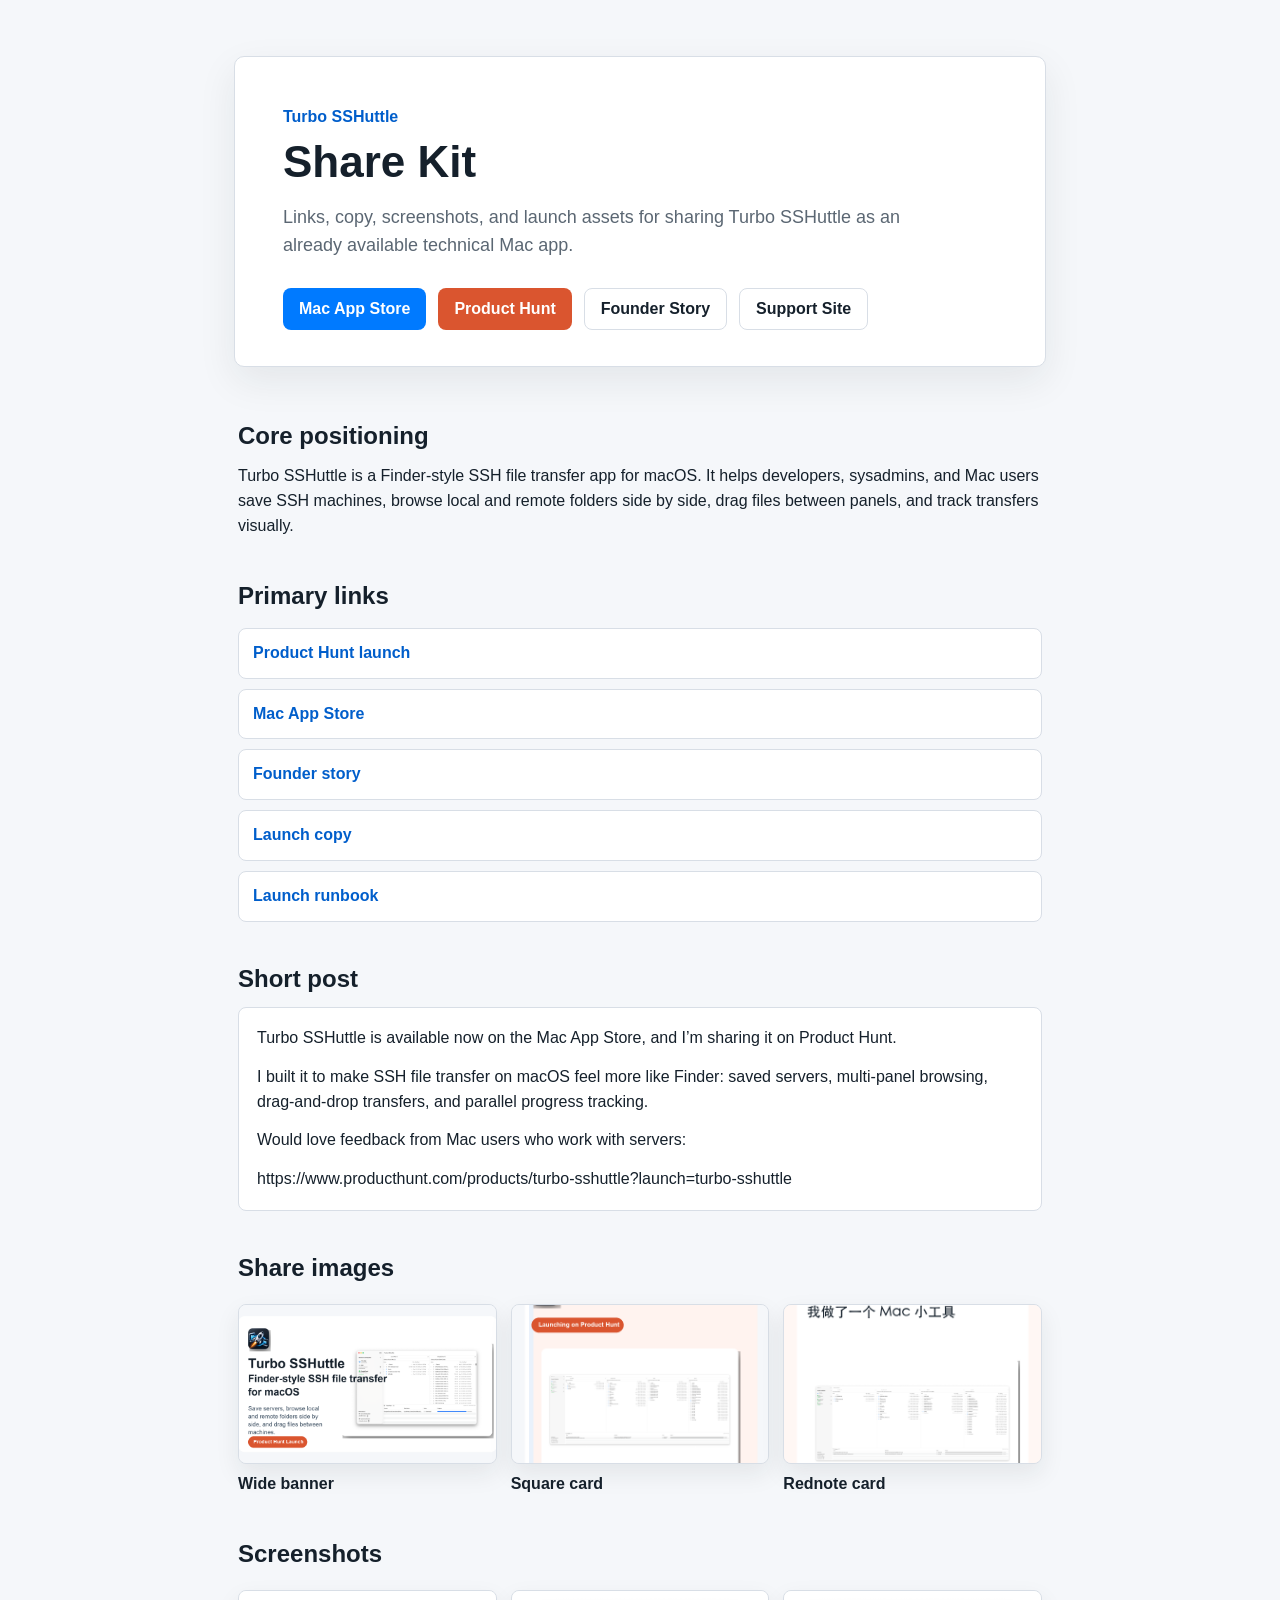
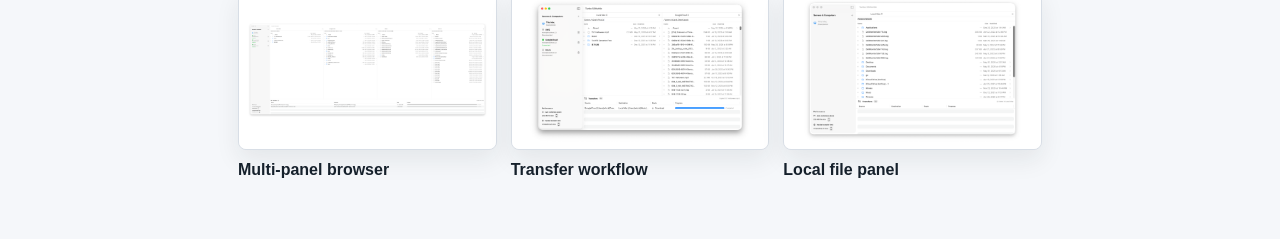
==== share-kit.html @ 9017ac52 "Add Turbo SSHuttle share kit" ====
<!doctype html>
<html lang="en">
<head>
  <meta charset="utf-8">
  <meta name="viewport" content="width=device-width, initial-scale=1">
  <title>Turbo SSHuttle Share Kit</title>
  <meta name="description" content="Links, copy, screenshots, and launch assets for sharing Turbo SSHuttle, a Finder-style SSH file transfer app for macOS.">
  <link rel="canonical" href="https://williamlock.github.io/Turbo-SSHuttle-Support/share-kit.html">
  <meta property="og:type" content="website">
  <meta property="og:title" content="Turbo SSHuttle Share Kit">
  <meta property="og:description" content="Share copy, links, screenshots, and launch assets for Turbo SSHuttle on macOS.">
  <meta property="og:url" content="https://williamlock.github.io/Turbo-SSHuttle-Support/share-kit.html">
  <meta property="og:image" content="https://williamlock.github.io/Turbo-SSHuttle-Support/assets/turbo-sshuttle-social.png">
  <meta property="og:image:width" content="1200">
  <meta property="og:image:height" content="630">
  <meta name="twitter:card" content="summary_large_image">
  <meta name="twitter:title" content="Turbo SSHuttle Share Kit">
  <meta name="twitter:description" content="Share copy, links, screenshots, and launch assets for Turbo SSHuttle on macOS.">
  <meta name="twitter:image" content="https://williamlock.github.io/Turbo-SSHuttle-Support/assets/turbo-sshuttle-social.png">
  <link rel="stylesheet" href="styles.css">
</head>
<body>
  <main class="page story-page">
    <section class="hero compact">
      <p class="eyebrow">Turbo SSHuttle</p>
      <h1>Share Kit</h1>
      <p class="lede">Links, copy, screenshots, and launch assets for sharing Turbo SSHuttle as an already available technical Mac app.</p>
      <div class="actions">
        <a class="button" href="https://apps.apple.com/sg/app/turbo-sshuttle/id6775314412?mt=12">Mac App Store</a>
        <a class="button launch" href="https://www.producthunt.com/products/turbo-sshuttle?launch=turbo-sshuttle">Product Hunt</a>
        <a class="button secondary" href="technical-story.html">Founder Story</a>
        <a class="button secondary" href="index.html">Support Site</a>
      </div>
    </section>

    <section class="content">
      <h2>Core positioning</h2>
      <p>Turbo SSHuttle is a Finder-style SSH file transfer app for macOS. It helps developers, sysadmins, and Mac users save SSH machines, browse local and remote folders side by side, drag files between panels, and track transfers visually.</p>

      <h2>Primary links</h2>
      <div class="link-list">
        <a href="https://www.producthunt.com/products/turbo-sshuttle?launch=turbo-sshuttle">Product Hunt launch</a>
        <a href="https://apps.apple.com/sg/app/turbo-sshuttle/id6775314412?mt=12">Mac App Store</a>
        <a href="https://williamlock.github.io/Turbo-SSHuttle-Support/technical-story.html">Founder story</a>
        <a href="https://williamlock.github.io/Turbo-SSHuttle-Support/launch-copy.md">Launch copy</a>
        <a href="https://williamlock.github.io/Turbo-SSHuttle-Support/launch-day-runbook.md">Launch runbook</a>
      </div>

      <h2>Short post</h2>
      <div class="copy-box">
        <p>Turbo SSHuttle is available now on the Mac App Store, and I’m sharing it on Product Hunt.</p>
        <p>I built it to make SSH file transfer on macOS feel more like Finder: saved servers, multi-panel browsing, drag-and-drop transfers, and parallel progress tracking.</p>
        <p>Would love feedback from Mac users who work with servers:</p>
        <p>https://www.producthunt.com/products/turbo-sshuttle?launch=turbo-sshuttle</p>
      </div>

      <h2>Share images</h2>
      <div class="asset-grid">
        <a href="assets/turbo-sshuttle-share-wide.png">
          <img src="assets/turbo-sshuttle-share-wide.png" alt="Turbo SSHuttle wide share banner">
          <span>Wide banner</span>
        </a>
        <a href="assets/turbo-sshuttle-share-square.png">
          <img src="assets/turbo-sshuttle-share-square.png" alt="Turbo SSHuttle square share card">
          <span>Square card</span>
        </a>
        <a href="assets/turbo-sshuttle-rednote-card.png">
          <img src="assets/turbo-sshuttle-rednote-card.png" alt="Turbo SSHuttle Rednote vertical card">
          <span>Rednote card</span>
        </a>
      </div>

      <h2>Screenshots</h2>
      <div class="asset-grid">
        <a href="assets/turbo-sshuttle-01.png">
          <img src="assets/turbo-sshuttle-01.png" alt="Turbo SSHuttle multi-panel browser screenshot">
          <span>Multi-panel browser</span>
        </a>
        <a href="assets/turbo-sshuttle-02.png">
          <img src="assets/turbo-sshuttle-02.png" alt="Turbo SSHuttle transfer workflow screenshot">
          <span>Transfer workflow</span>
        </a>
        <a href="assets/turbo-sshuttle-03.png">
          <img src="assets/turbo-sshuttle-03.png" alt="Turbo SSHuttle local file panel screenshot">
          <span>Local file panel</span>
        </a>
      </div>
    </section>
  </main>
</body>
</html>
---- styles.css ----
:root {
  color-scheme: light;
  --ink: #15202b;
  --muted: #5b6773;
  --line: #d8dee6;
  --panel: #ffffff;
  --bg: #f5f7fa;
  --accent: #007aff;
  --accent-dark: #005ecb;
}

* {
  box-sizing: border-box;
}

body {
  margin: 0;
  font-family: -apple-system, BlinkMacSystemFont, "Segoe UI", sans-serif;
  color: var(--ink);
  background: var(--bg);
  line-height: 1.55;
}

a {
  color: var(--accent-dark);
}

.page {
  max-width: 900px;
  margin: 0 auto;
  padding: 56px 24px;
}

.hero {
  padding: 48px;
  border: 1px solid var(--line);
  border-radius: 10px;
  background: var(--panel);
  box-shadow: 0 14px 38px rgba(21, 32, 43, 0.08);
}

.hero.compact {
  padding-bottom: 36px;
}

.eyebrow {
  margin: 0 0 8px;
  color: var(--accent-dark);
  font-weight: 700;
  letter-spacing: 0;
}

h1 {
  margin: 0;
  font-size: 44px;
  line-height: 1.1;
  letter-spacing: 0;
}

h2 {
  margin: 38px 0 10px;
  font-size: 24px;
  letter-spacing: 0;
}

h3 {
  margin: 24px 0 6px;
  font-size: 18px;
  letter-spacing: 0;
}

p {
  margin: 0 0 14px;
}

ul {
  margin: 0 0 18px;
  padding-left: 22px;
}

li {
  margin: 6px 0;
}

code {
  padding: 2px 5px;
  border: 1px solid var(--line);
  border-radius: 5px;
  background: #fff;
  font-family: "SF Mono", Menlo, Consolas, monospace;
  font-size: 0.92em;
}

.lede {
  max-width: 680px;
  margin-top: 18px;
  color: var(--muted);
  font-size: 18px;
}

.actions {
  display: flex;
  flex-wrap: wrap;
  gap: 12px;
  margin-top: 28px;
}

.button {
  display: inline-flex;
  align-items: center;
  justify-content: center;
  min-height: 42px;
  padding: 0 16px;
  border-radius: 8px;
  background: var(--accent);
  color: #fff;
  font-weight: 700;
  text-decoration: none;
}

.button.secondary {
  border: 1px solid var(--line);
  background: #fff;
  color: var(--ink);
}

.button.launch {
  background: #da552f;
}

.launch-note {
  margin-top: 24px;
  padding: 28px;
  border: 1px solid #f0c7b7;
  border-radius: 8px;
  background: #fff7f4;
}

.launch-note h2 {
  margin-top: 0;
}

.product-hunt-badge {
  display: inline-flex;
  margin: 8px 0 12px;
}

.product-hunt-badge img {
  display: block;
}

.text-link {
  font-weight: 700;
}

.link-list {
  display: grid;
  gap: 10px;
  margin: 14px 0 18px;
}

.link-list a {
  padding: 12px 14px;
  border: 1px solid var(--line);
  border-radius: 8px;
  background: #fff;
  font-weight: 700;
  text-decoration: none;
}

.content {
  padding: 12px 4px 0;
}

.story-page {
  max-width: 860px;
}

.story-content {
  padding: 18px 4px 0;
}

.story-content p,
.story-content li {
  font-size: 17px;
}

.story-shot {
  margin: 30px 0;
}

.story-shot img {
  display: block;
  width: 100%;
  height: auto;
  border: 1px solid var(--line);
  border-radius: 8px;
  background: #fff;
  box-shadow: 0 12px 30px rgba(21, 32, 43, 0.08);
}

.story-shot figcaption {
  margin-top: 10px;
  color: var(--muted);
  font-size: 14px;
}

.story-cta {
  margin-top: 26px;
  padding: 18px;
  border: 1px solid var(--line);
  border-radius: 8px;
  background: #fff;
  font-weight: 700;
}

.copy-box {
  padding: 18px;
  border: 1px solid var(--line);
  border-radius: 8px;
  background: #fff;
}

.copy-box p:last-child {
  margin-bottom: 0;
}

.asset-grid {
  display: grid;
  grid-template-columns: repeat(3, minmax(0, 1fr));
  gap: 14px;
  margin-top: 18px;
}

.asset-grid a {
  display: block;
  color: var(--ink);
  font-weight: 700;
  text-decoration: none;
}

.asset-grid img {
  display: block;
  width: 100%;
  height: 160px;
  object-fit: cover;
  border: 1px solid var(--line);
  border-radius: 8px;
  background: #fff;
  box-shadow: 0 10px 24px rgba(21, 32, 43, 0.08);
}

.asset-grid span {
  display: block;
  margin-top: 8px;
}

.feature-grid {
  display: grid;
  grid-template-columns: repeat(2, minmax(0, 1fr));
  gap: 14px;
  margin-top: 18px;
}

.feature-grid article {
  padding: 18px;
  border: 1px solid var(--line);
  border-radius: 8px;
  background: #fff;
}

.feature-grid h3 {
  margin-top: 0;
}

.feature-grid p {
  color: var(--muted);
}

.screenshots {
  display: grid;
  gap: 18px;
  margin: 36px 0 8px;
}

.screenshots img {
  display: block;
  width: 100%;
  height: auto;
  border: 1px solid var(--line);
  border-radius: 8px;
  background: #fff;
  box-shadow: 0 12px 30px rgba(21, 32, 43, 0.08);
}

@media (max-width: 640px) {
  .page {
    padding: 28px 16px;
  }

  .hero {
    padding: 28px;
  }

  h1 {
    font-size: 34px;
  }

  .feature-grid {
    grid-template-columns: 1fr;
  }

  .asset-grid {
    grid-template-columns: 1fr;
  }
}
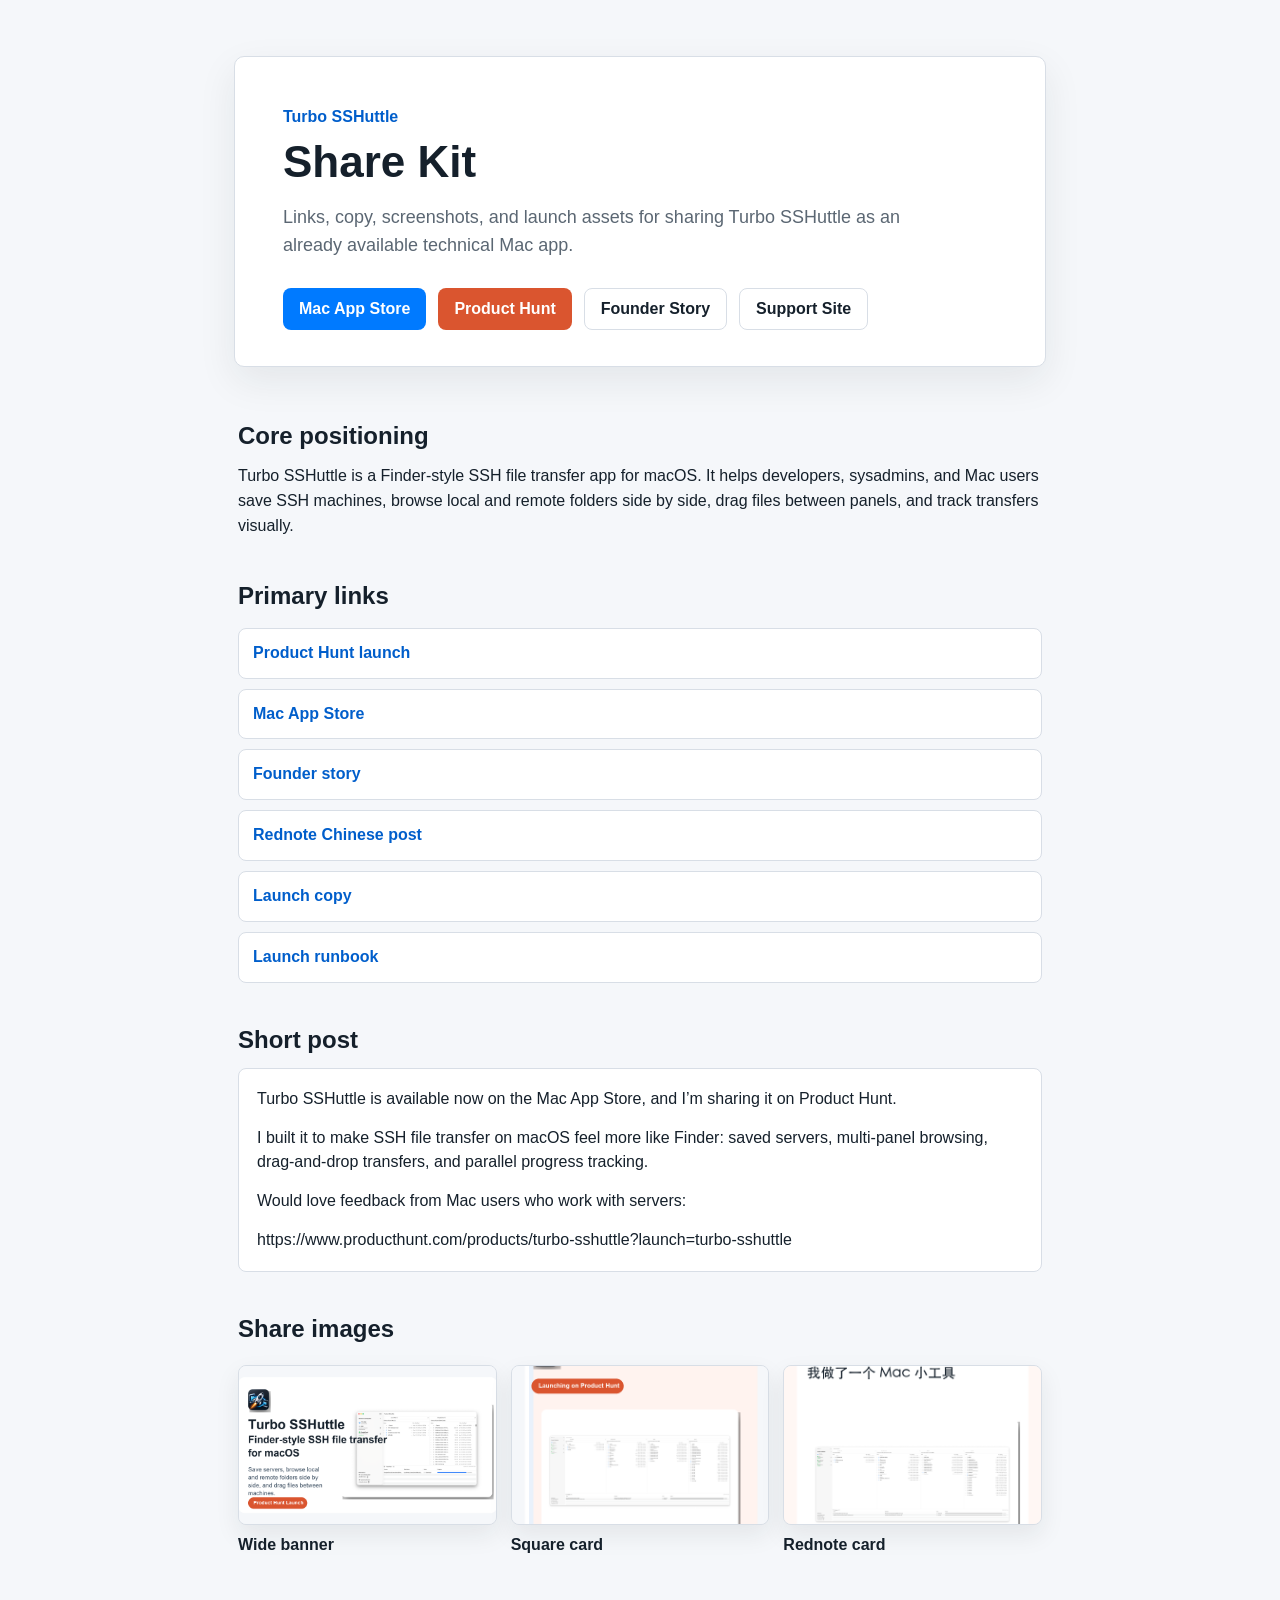
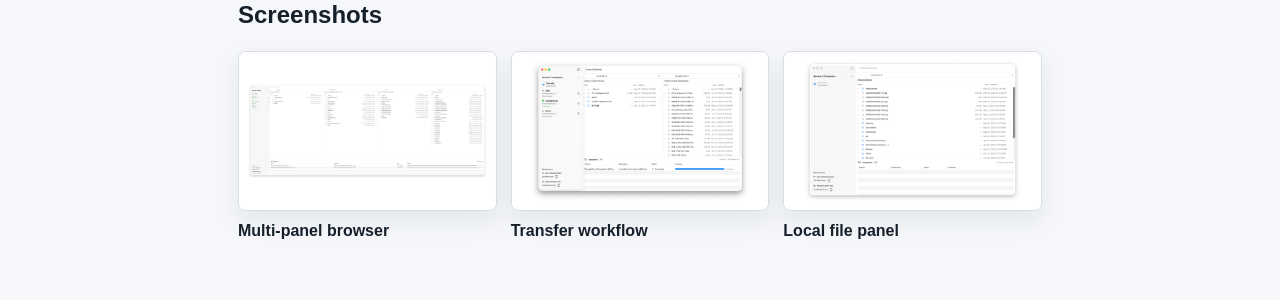
==== commit 777f6283: "Add Rednote Chinese promotion page" ====
--- a/share-kit.html
+++ b/share-kit.html
@@ -42,6 +42,7 @@
         <a href="https://www.producthunt.com/products/turbo-sshuttle?launch=turbo-sshuttle">Product Hunt launch</a>
         <a href="https://apps.apple.com/sg/app/turbo-sshuttle/id6775314412?mt=12">Mac App Store</a>
         <a href="https://williamlock.github.io/Turbo-SSHuttle-Support/technical-story.html">Founder story</a>
+        <a href="https://williamlock.github.io/Turbo-SSHuttle-Support/rednote.html">Rednote Chinese post</a>
         <a href="https://williamlock.github.io/Turbo-SSHuttle-Support/launch-copy.md">Launch copy</a>
         <a href="https://williamlock.github.io/Turbo-SSHuttle-Support/launch-day-runbook.md">Launch runbook</a>
       </div>
--- a/styles.css
+++ b/styles.css
@@ -205,6 +205,10 @@
   font-size: 14px;
 }
 
+.rednote-preview {
+  max-width: 420px;
+}
+
 .story-cta {
   margin-top: 26px;
   padding: 18px;
